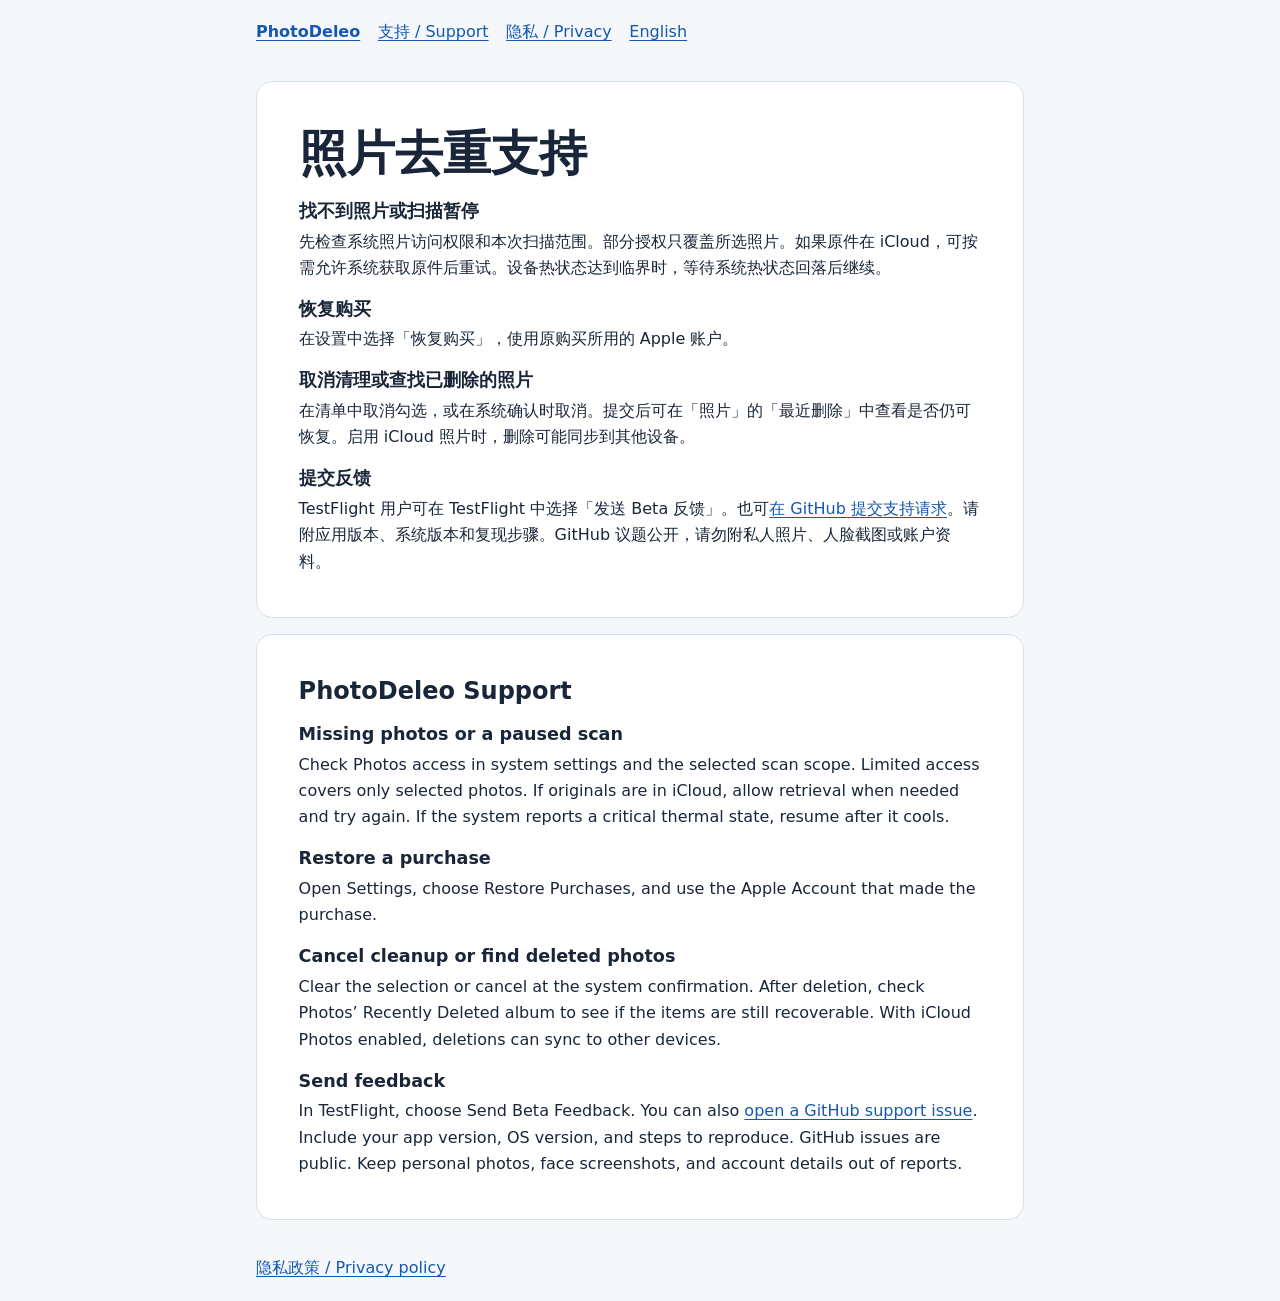
==== support.html @ 2f478cc0 "Publish PhotoDeleo support and privacy pages" ====
<!doctype html>
<html lang="zh-Hans">
<head>
<meta charset="utf-8">
<meta name="viewport" content="width=device-width, initial-scale=1">
<title>支持 · 照片去重 / PhotoDeleo Support</title>
<link rel="stylesheet" href="style.css">
</head>
<body>
<header><nav aria-label="网站导航"><a href="index.html">PhotoDeleo</a><a href="support.html" aria-current="page">支持 / Support</a><a href="privacy.html">隐私 / Privacy</a><a href="#english" lang="en">English</a></nav></header>
<main>
<section>
<h1>照片去重支持</h1>
<h3>找不到照片或扫描暂停</h3>
<p>先检查系统照片访问权限和本次扫描范围。部分授权只覆盖所选照片。如果原件在 iCloud，可按需允许系统获取原件后重试。设备热状态达到临界时，等待系统热状态回落后继续。</p>
<h3>恢复购买</h3>
<p>在设置中选择「恢复购买」，使用原购买所用的 Apple 账户。</p>
<h3>取消清理或查找已删除的照片</h3>
<p>在清单中取消勾选，或在系统确认时取消。提交后可在「照片」的「最近删除」中查看是否仍可恢复。启用 iCloud 照片时，删除可能同步到其他设备。</p>
<h3>提交反馈</h3>
<p>TestFlight 用户可在 TestFlight 中选择「发送 Beta 反馈」。也可<a href="https://github.com/tangyiyong/PhotoDeleo-support/issues/new">在 GitHub 提交支持请求</a>。请附应用版本、系统版本和复现步骤。GitHub 议题公开，请勿附私人照片、人脸截图或账户资料。</p>
</section>
<section id="english" lang="en">
<h2>PhotoDeleo Support</h2>
<h3>Missing photos or a paused scan</h3>
<p>Check Photos access in system settings and the selected scan scope. Limited access covers only selected photos. If originals are in iCloud, allow retrieval when needed and try again. If the system reports a critical thermal state, resume after it cools.</p>
<h3>Restore a purchase</h3>
<p>Open Settings, choose Restore Purchases, and use the Apple Account that made the purchase.</p>
<h3>Cancel cleanup or find deleted photos</h3>
<p>Clear the selection or cancel at the system confirmation. After deletion, check Photos’ Recently Deleted album to see if the items are still recoverable. With iCloud Photos enabled, deletions can sync to other devices.</p>
<h3>Send feedback</h3>
<p>In TestFlight, choose Send Beta Feedback. You can also <a href="https://github.com/tangyiyong/PhotoDeleo-support/issues/new">open a GitHub support issue</a>. Include your app version, OS version, and steps to reproduce. GitHub issues are public. Keep personal photos, face screenshots, and account details out of reports.</p>
</section>
</main>
<footer><a href="privacy.html">隐私政策 / Privacy policy</a></footer>
</body>
</html>
---- style.css ----
:root {
  color-scheme: light dark;
  --background: #f5f7fa;
  --surface: #fff;
  --text: #192639;
  --muted: #475569;
  --link: #1458b0;
  --line: #d6e0eb;
}
@media (prefers-color-scheme: dark) {
  :root { --background: #111924; --surface: #192433; --text: #f1f5fc; --muted: #b8c7da; --link: #9cc6ff; --line: #435369; }
}
* { box-sizing: border-box; }
body { margin: 0; background: var(--background); color: var(--text); font: 1rem/1.65 system-ui, -apple-system, sans-serif; }
header, main, footer { width: min(calc(100% - 2rem), 48rem); margin-inline: auto; }
header, footer { padding: 1.2rem 0; }
nav { display: flex; flex-wrap: wrap; align-items: center; gap: .45rem 1.1rem; }
nav a:first-child { font-weight: 700; }
a { color: var(--link); text-underline-offset: .18em; }
a:focus-visible { outline: 2px solid var(--link); outline-offset: 4px; }
section { margin-block: 1rem; padding: clamp(1rem, 5vw, 2.6rem); border: 1px solid var(--line); border-radius: 1rem; background: var(--surface); overflow-wrap: anywhere; }
h1, h2, h3 { line-height: 1.25; }
h1 { font-size: clamp(2rem, 6vw, 3rem); margin: 0 0 .55rem; }
h2 { font-size: 1.5rem; margin: 0 0 .65rem; }
h3 { font-size: 1.1rem; margin-bottom: .15rem; }
h3 + p { margin-top: .35rem; }
p:last-child { margin-bottom: 0; }
footer { color: var(--muted); }
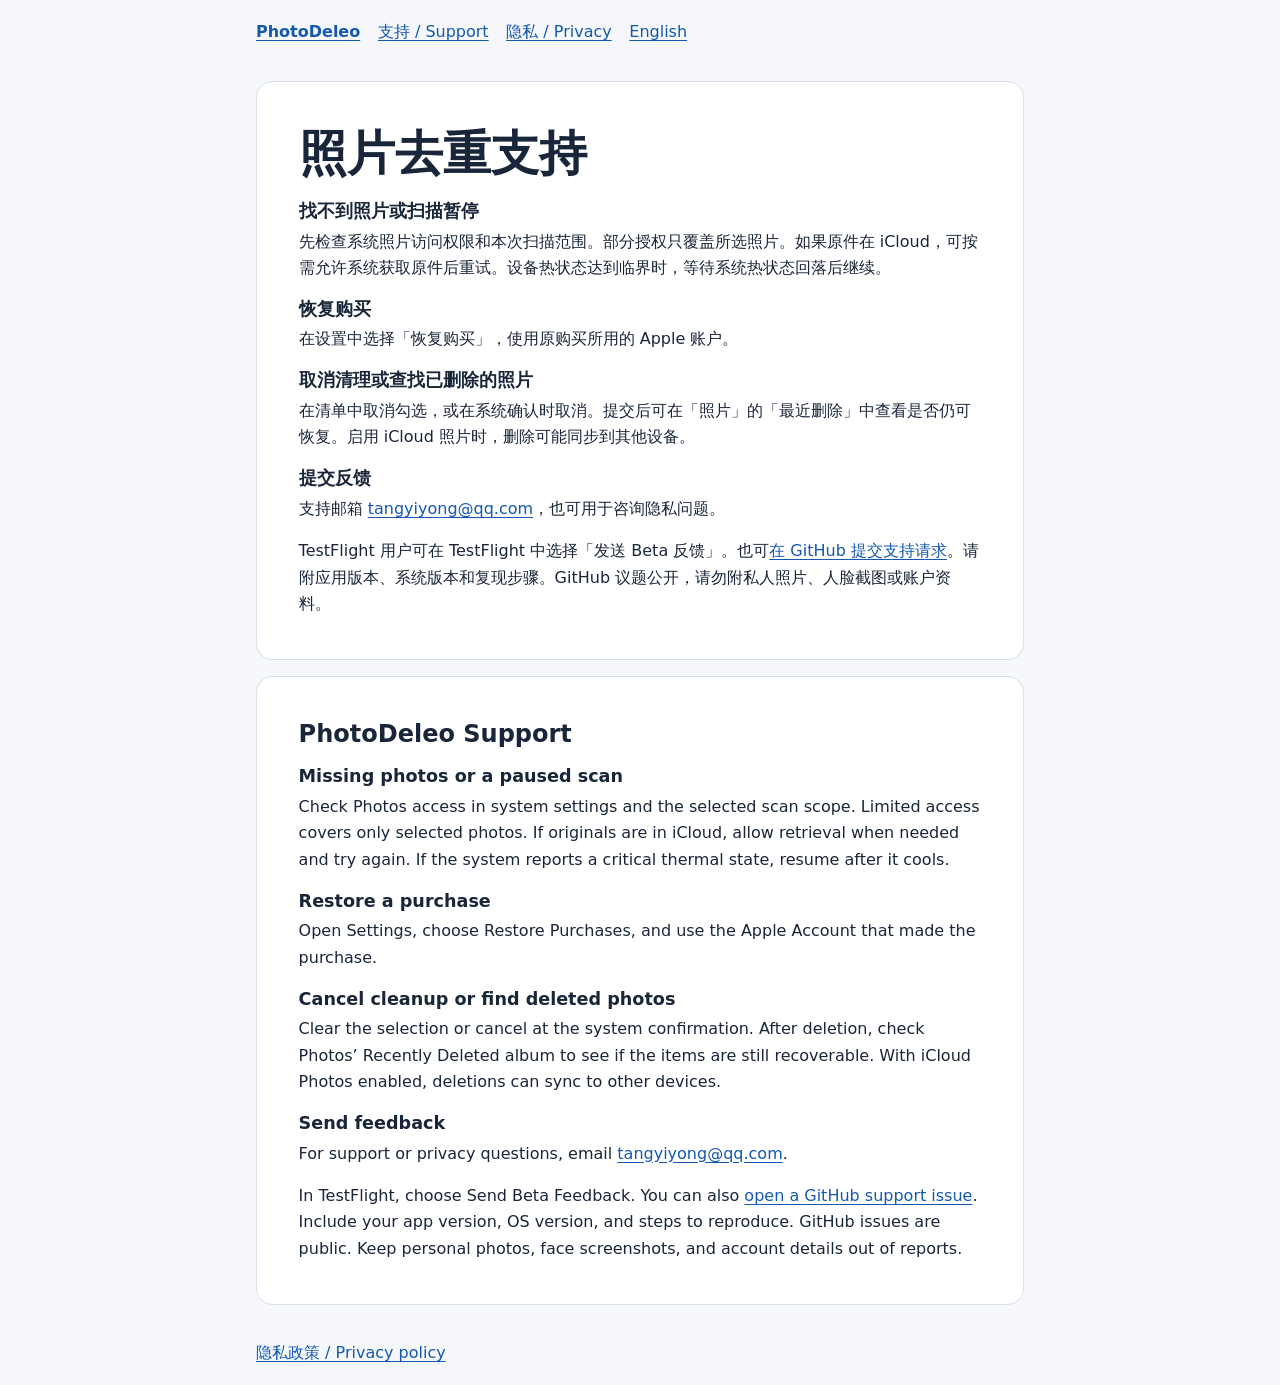
==== commit edaaf07f: "Publish PhotoDeleo support email" ====
--- a/support.html
+++ b/support.html
@@ -18,6 +18,7 @@
 <h3>取消清理或查找已删除的照片</h3>
 <p>在清单中取消勾选，或在系统确认时取消。提交后可在「照片」的「最近删除」中查看是否仍可恢复。启用 iCloud 照片时，删除可能同步到其他设备。</p>
 <h3>提交反馈</h3>
+<p>支持邮箱 <a href="mailto:tangyiyong@qq.com">tangyiyong@qq.com</a>，也可用于咨询隐私问题。</p>
 <p>TestFlight 用户可在 TestFlight 中选择「发送 Beta 反馈」。也可<a href="https://github.com/tangyiyong/PhotoDeleo-support/issues/new">在 GitHub 提交支持请求</a>。请附应用版本、系统版本和复现步骤。GitHub 议题公开，请勿附私人照片、人脸截图或账户资料。</p>
 </section>
 <section id="english" lang="en">
@@ -29,6 +30,7 @@
 <h3>Cancel cleanup or find deleted photos</h3>
 <p>Clear the selection or cancel at the system confirmation. After deletion, check Photos’ Recently Deleted album to see if the items are still recoverable. With iCloud Photos enabled, deletions can sync to other devices.</p>
 <h3>Send feedback</h3>
+<p>For support or privacy questions, email <a href="mailto:tangyiyong@qq.com">tangyiyong@qq.com</a>.</p>
 <p>In TestFlight, choose Send Beta Feedback. You can also <a href="https://github.com/tangyiyong/PhotoDeleo-support/issues/new">open a GitHub support issue</a>. Include your app version, OS version, and steps to reproduce. GitHub issues are public. Keep personal photos, face screenshots, and account details out of reports.</p>
 </section>
 </main>
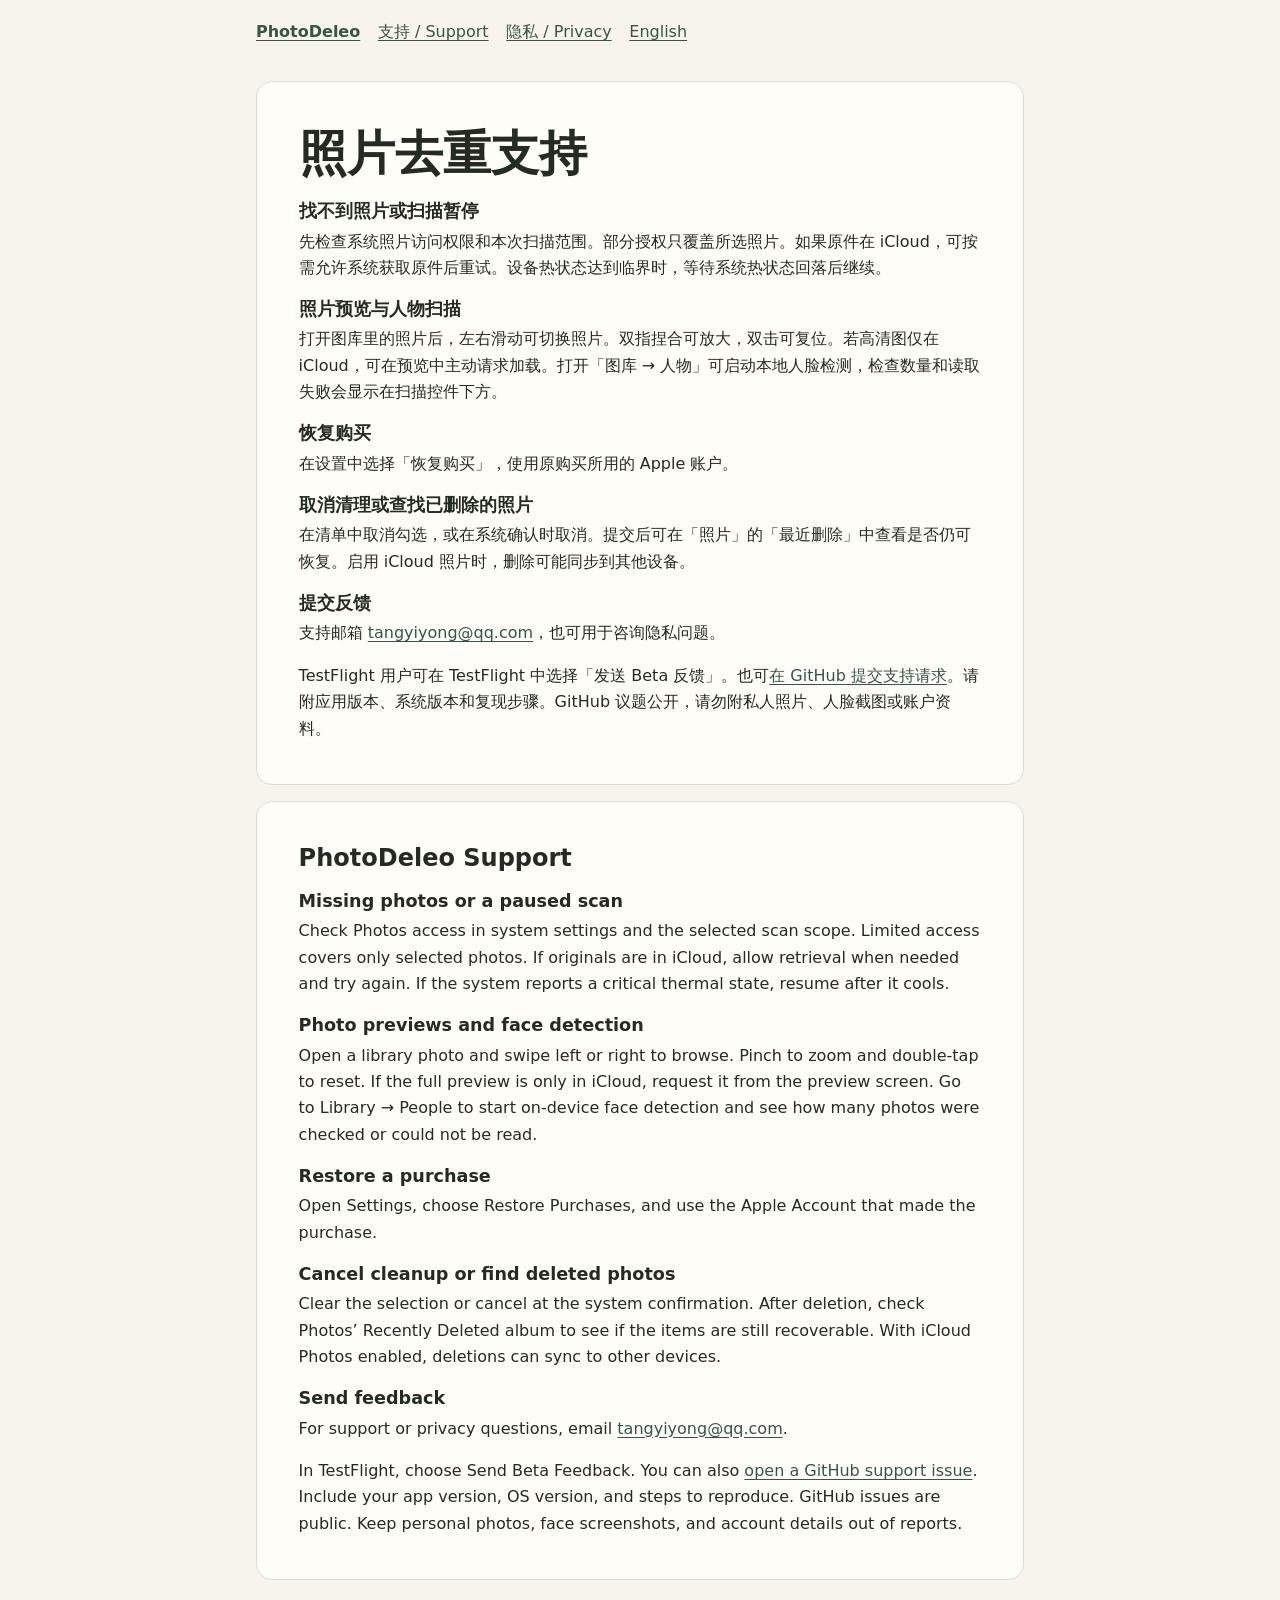
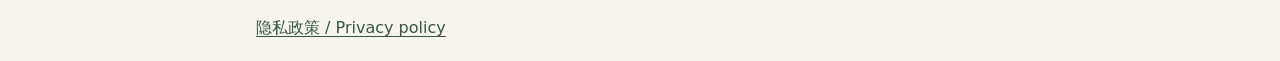
==== commit ca74ef26: "Update PhotoDeleo release site and support" ====
--- a/support.html
+++ b/support.html
@@ -13,6 +13,8 @@
 <h1>照片去重支持</h1>
 <h3>找不到照片或扫描暂停</h3>
 <p>先检查系统照片访问权限和本次扫描范围。部分授权只覆盖所选照片。如果原件在 iCloud，可按需允许系统获取原件后重试。设备热状态达到临界时，等待系统热状态回落后继续。</p>
+<h3>照片预览与人物扫描</h3>
+<p>打开图库里的照片后，左右滑动可切换照片。双指捏合可放大，双击可复位。若高清图仅在 iCloud，可在预览中主动请求加载。打开「图库 → 人物」可启动本地人脸检测，检查数量和读取失败会显示在扫描控件下方。</p>
 <h3>恢复购买</h3>
 <p>在设置中选择「恢复购买」，使用原购买所用的 Apple 账户。</p>
 <h3>取消清理或查找已删除的照片</h3>
@@ -25,6 +27,8 @@
 <h2>PhotoDeleo Support</h2>
 <h3>Missing photos or a paused scan</h3>
 <p>Check Photos access in system settings and the selected scan scope. Limited access covers only selected photos. If originals are in iCloud, allow retrieval when needed and try again. If the system reports a critical thermal state, resume after it cools.</p>
+<h3>Photo previews and face detection</h3>
+<p>Open a library photo and swipe left or right to browse. Pinch to zoom and double-tap to reset. If the full preview is only in iCloud, request it from the preview screen. Go to Library → People to start on-device face detection and see how many photos were checked or could not be read.</p>
 <h3>Restore a purchase</h3>
 <p>Open Settings, choose Restore Purchases, and use the Apple Account that made the purchase.</p>
 <h3>Cancel cleanup or find deleted photos</h3>
--- a/style.css
+++ b/style.css
@@ -26,3 +26,19 @@
 h3 + p { margin-top: .35rem; }
 p:last-child { margin-bottom: 0; }
 footer { color: var(--muted); }
+
+:root { --background: #f7f4ed; --surface: #fffdf7; --text: #242b23; --muted: #586253; --link: #365644; --line: #dcded1; }
+@media (prefers-color-scheme: dark) {
+  :root { --background: #1a211d; --surface: #232b25; --text: #f0f1e7; --muted: #bcc8b8; --link: #b7d5bd; --line: #465548; }
+}
+body.product main, body.product header, body.product footer { width: min(calc(100% - 2rem), 68rem); }
+.hero { display: grid; grid-template-columns: 1fr minmax(14rem, 34%); gap: 2rem; align-items: center; }
+.hero h1 { font-family: Georgia, "Songti SC", serif; font-size: clamp(2.6rem, 7vw, 4.75rem); }
+.hero-icon { width: 3.6rem; height: 3.6rem; margin-bottom: 1rem; border-radius: .9rem; }
+.hero-shot { width: 100%; max-width: 16rem; margin-inline: auto; display: block; border: 1px solid var(--line); border-radius: 1.25rem; }
+.features { display: grid; grid-template-columns: repeat(3, 1fr); gap: 1rem 2rem; margin-block: 1rem; }
+.platforms { color: var(--muted); }
+@media (max-width: 620px) {
+  .hero, .features { grid-template-columns: 1fr; }
+  .hero-shot { max-width: 14rem; }
+}
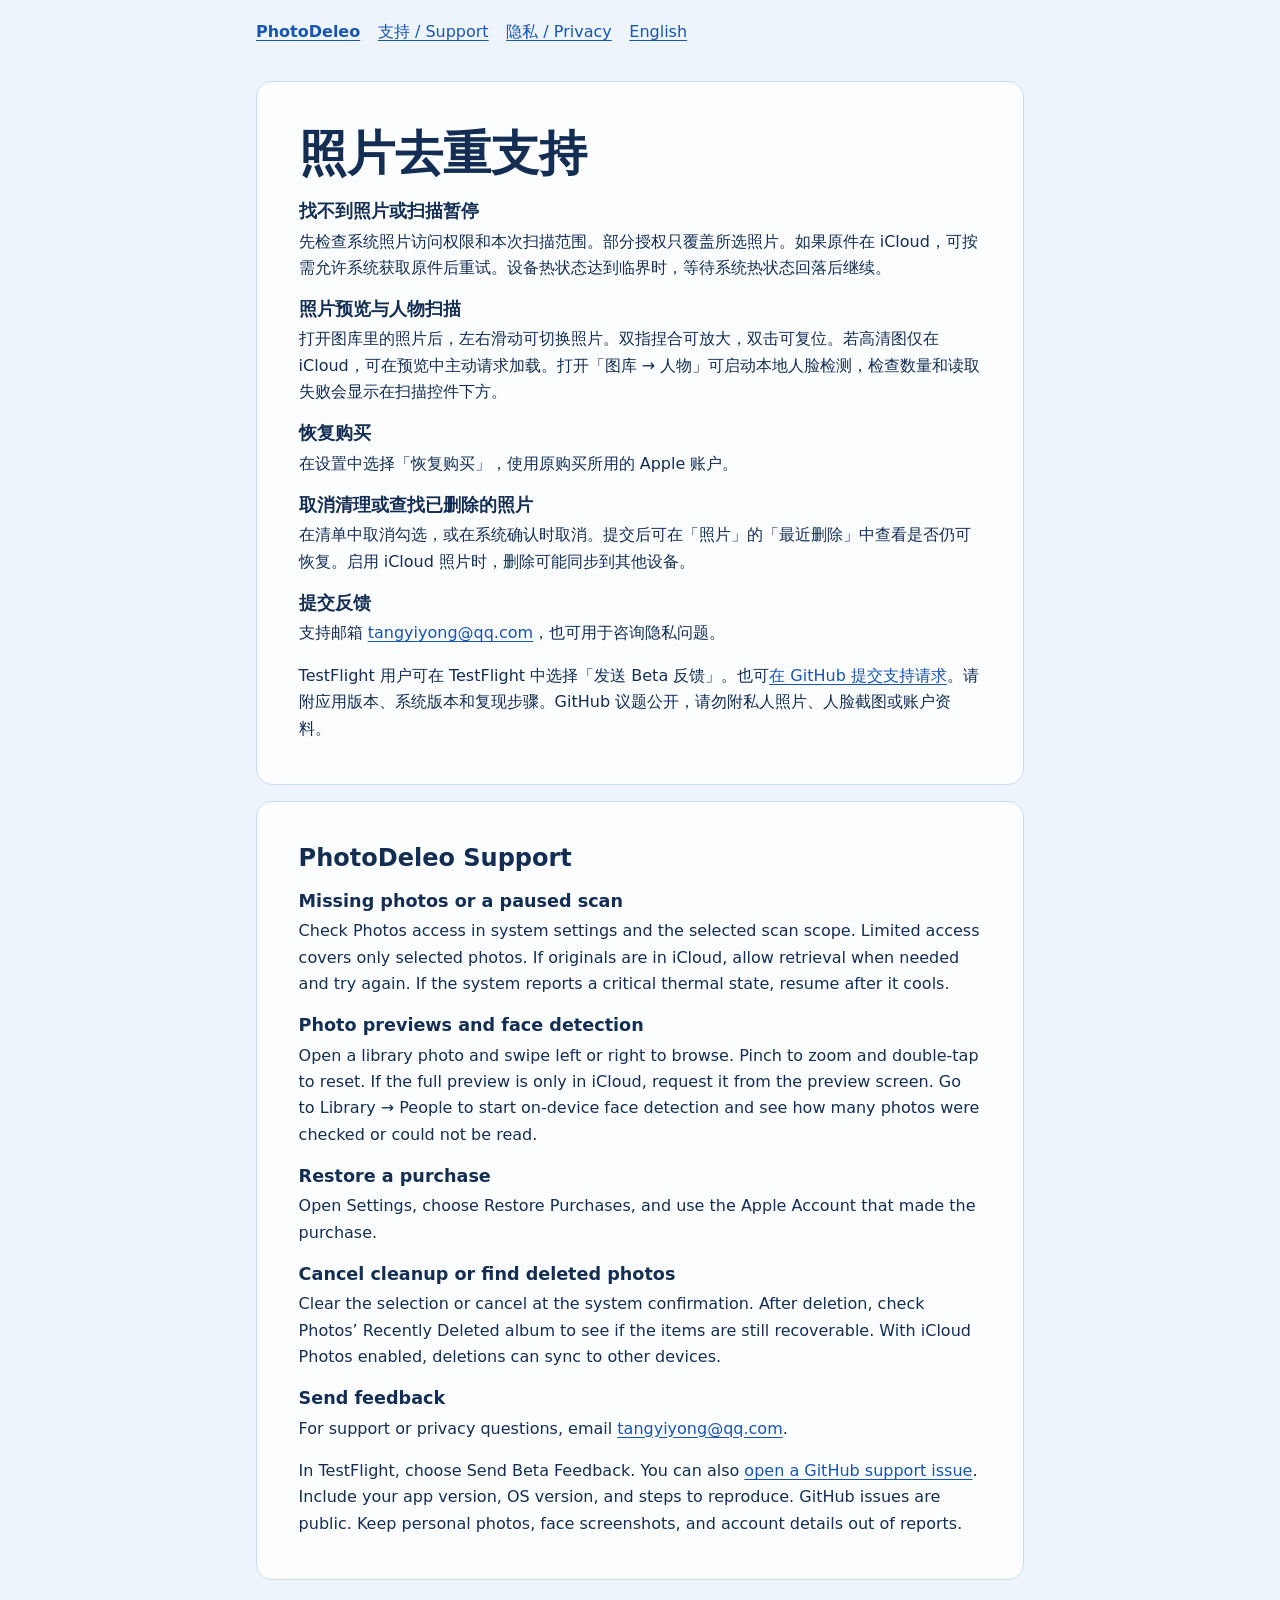
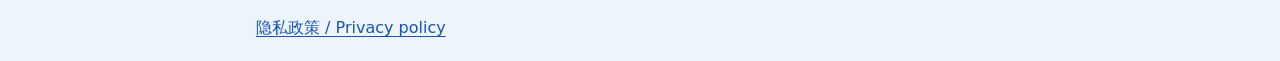
==== commit 7102025d: "Apply PhotoDeleo blue branding" ====
--- a/support.html
+++ b/support.html
@@ -5,6 +5,7 @@
 <meta name="viewport" content="width=device-width, initial-scale=1">
 <title>支持 · 照片去重 / PhotoDeleo Support</title>
 <link rel="stylesheet" href="style.css">
+<link rel="icon" href="media/app-icon.png">
 </head>
 <body>
 <header><nav aria-label="网站导航"><a href="index.html">PhotoDeleo</a><a href="support.html" aria-current="page">支持 / Support</a><a href="privacy.html">隐私 / Privacy</a><a href="#english" lang="en">English</a></nav></header>
--- a/style.css
+++ b/style.css
@@ -27,17 +27,18 @@
 p:last-child { margin-bottom: 0; }
 footer { color: var(--muted); }
 
-:root { --background: #f7f4ed; --surface: #fffdf7; --text: #242b23; --muted: #586253; --link: #365644; --line: #dcded1; }
+:root { --background: #eef4fc; --surface: #fbfdff; --text: #142e53; --muted: #4f6381; --link: #1755b3; --line: #ccdcef; }
 @media (prefers-color-scheme: dark) {
-  :root { --background: #1a211d; --surface: #232b25; --text: #f0f1e7; --muted: #bcc8b8; --link: #b7d5bd; --line: #465548; }
+  :root { --background: #101c30; --surface: #172742; --text: #f4f9ff; --muted: #b7c9e2; --link: #a9d4ff; --line: #355173; }
 }
 body.product main, body.product header, body.product footer { width: min(calc(100% - 2rem), 68rem); }
-.hero { display: grid; grid-template-columns: 1fr minmax(14rem, 34%); gap: 2rem; align-items: center; }
+.hero { background: linear-gradient(155deg, #174d9c, #0f2c67); color: #f4f9ff; border-color: #274e83; display: grid; grid-template-columns: 1fr minmax(14rem, 34%); gap: 2rem; align-items: center; }
 .hero h1 { font-family: Georgia, "Songti SC", serif; font-size: clamp(2.6rem, 7vw, 4.75rem); }
 .hero-icon { width: 3.6rem; height: 3.6rem; margin-bottom: 1rem; border-radius: .9rem; }
 .hero-shot { width: 100%; max-width: 16rem; margin-inline: auto; display: block; border: 1px solid var(--line); border-radius: 1.25rem; }
 .features { display: grid; grid-template-columns: repeat(3, 1fr); gap: 1rem 2rem; margin-block: 1rem; }
-.platforms { color: var(--muted); }
+.hero .platforms { color: #cde7ff; }
+.hero a { color: #cde7ff; }
 @media (max-width: 620px) {
   .hero, .features { grid-template-columns: 1fr; }
   .hero-shot { max-width: 14rem; }
